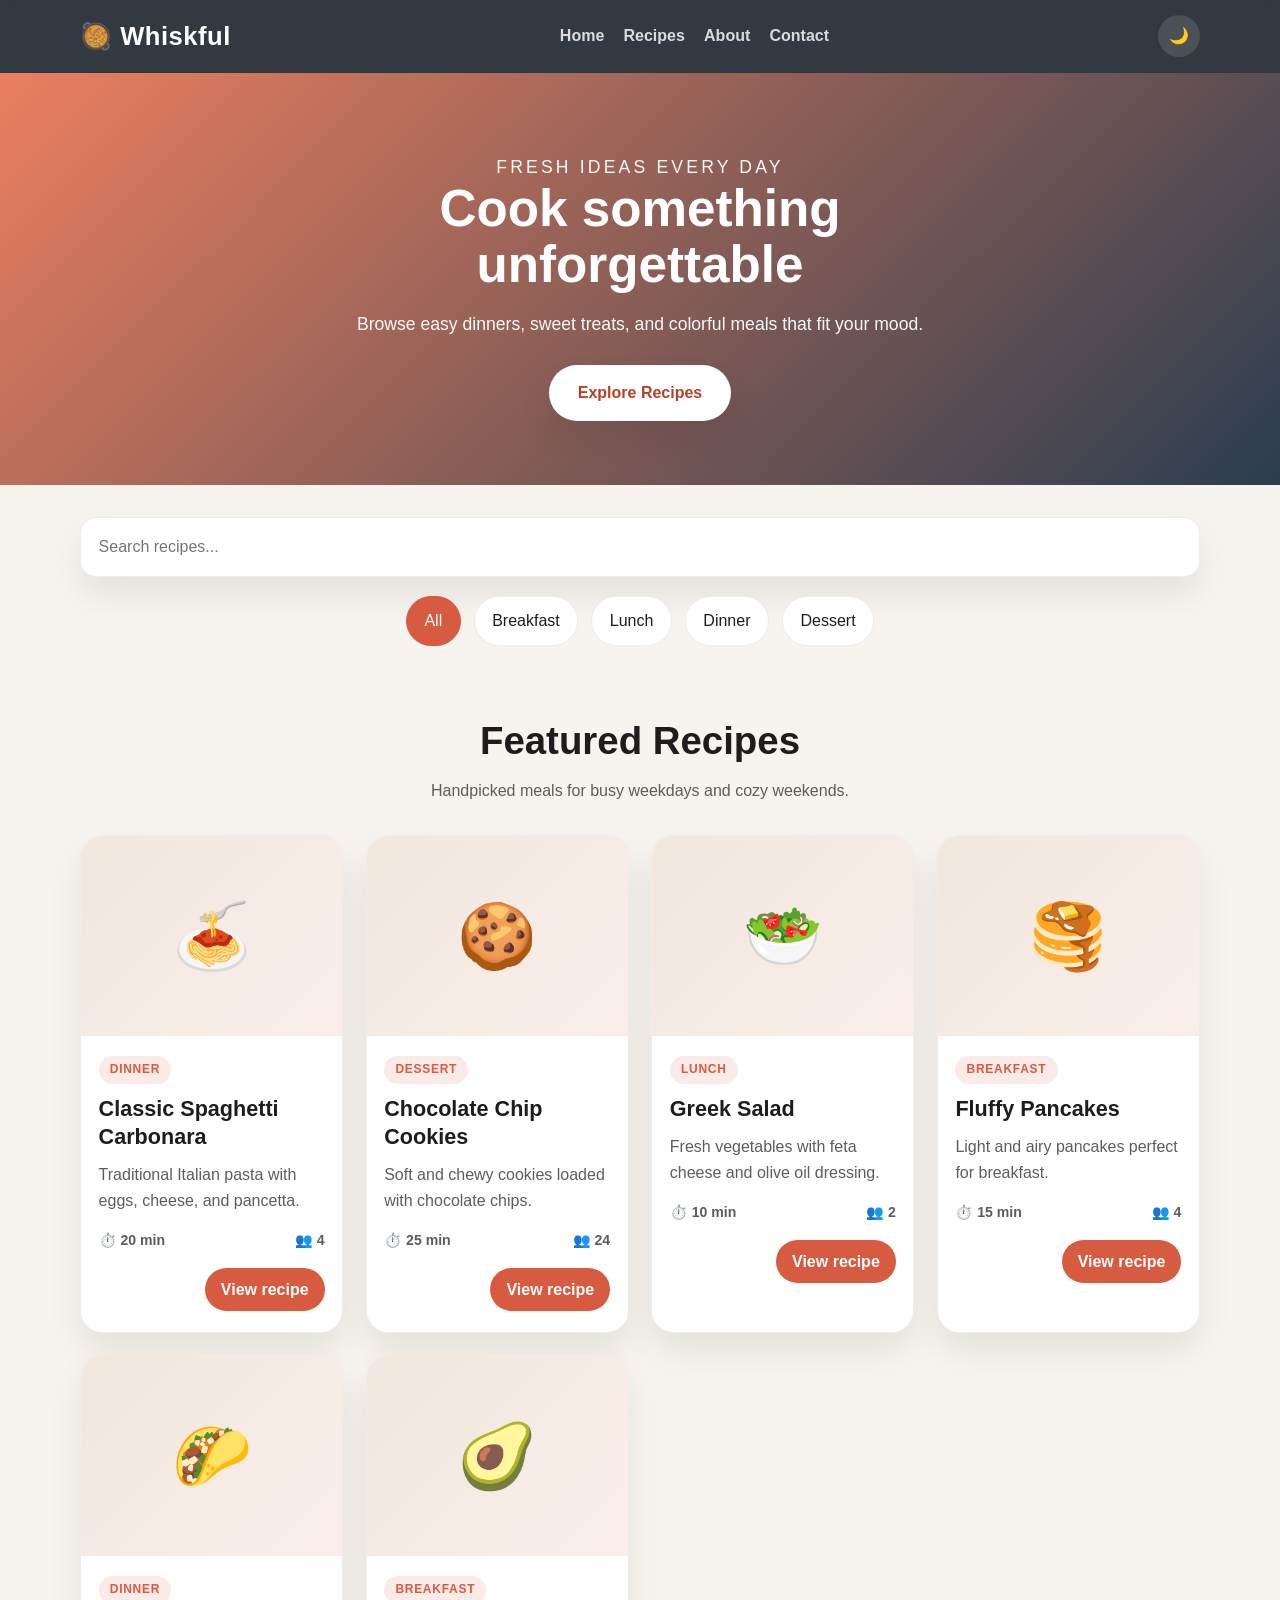
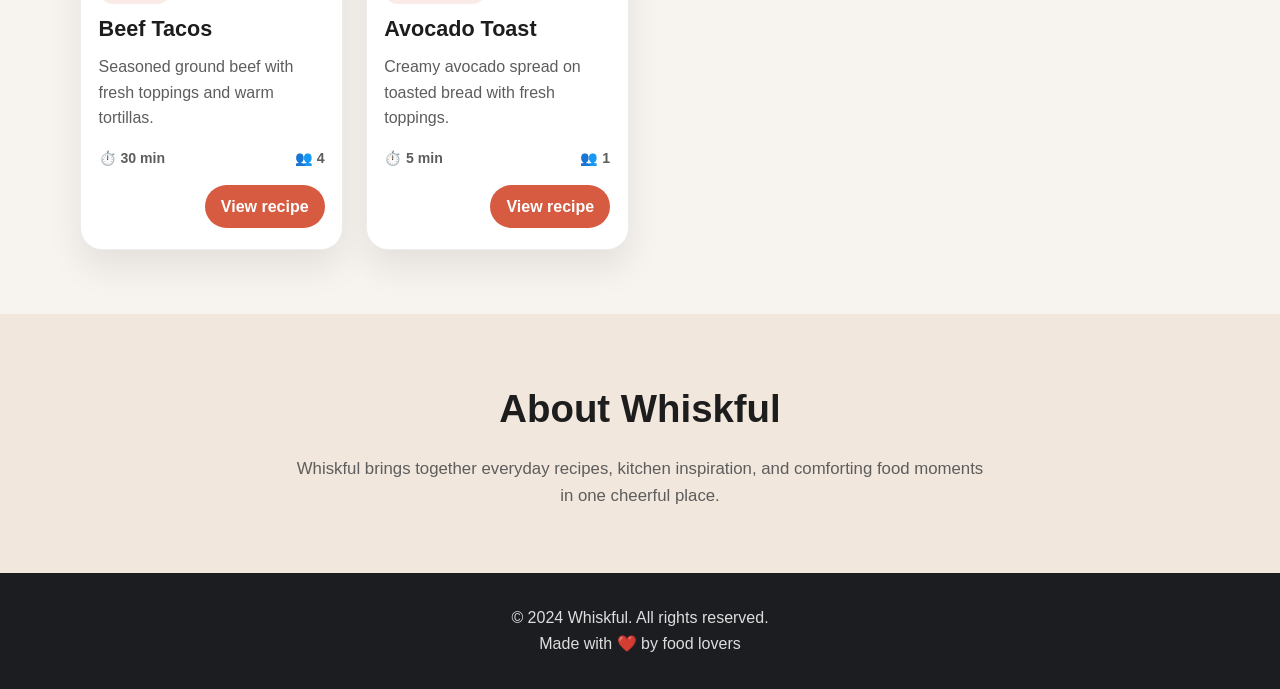
==== index.html @ 079fbe5a "Add the complete Whiskful starter site with homepage, detail page, recipe data, and dark mode stylin" ====
<!DOCTYPE html>
<html lang="en">
<head>
    <meta charset="UTF-8">
    <meta name="viewport" content="width=device-width, initial-scale=1.0">
    <title>Whiskful - Recipe Collection</title>
    <link rel="stylesheet" href="styles.css">
</head>
<body>
    <header class="header">
        <div class="container">
            <h1 class="logo">🥘 Whiskful</h1>
            <nav class="nav">
                <a href="#home">Home</a>
                <a href="#recipes">Recipes</a>
                <a href="#about">About</a>
                <a href="#contact">Contact</a>
            </nav>
            <button id="themeToggle" class="theme-toggle" aria-label="Toggle theme">🌙</button>
        </div>
    </header>

    <section class="hero" id="home">
        <div class="hero-content">
            <p class="eyebrow">Fresh ideas every day</p>
            <h2>Cook something unforgettable</h2>
            <p>Browse easy dinners, sweet treats, and colorful meals that fit your mood.</p>
            <button class="cta-btn" onclick="document.getElementById('recipes').scrollIntoView({behavior: 'smooth'})">Explore Recipes</button>
        </div>
    </section>

    <section class="search-section">
        <div class="container">
            <input type="text" id="searchInput" class="search-bar" placeholder="Search recipes...">
            <div class="filter-buttons">
                <button class="filter-btn active" data-filter="all">All</button>
                <button class="filter-btn" data-filter="breakfast">Breakfast</button>
                <button class="filter-btn" data-filter="lunch">Lunch</button>
                <button class="filter-btn" data-filter="dinner">Dinner</button>
                <button class="filter-btn" data-filter="dessert">Dessert</button>
            </div>
        </div>
    </section>

    <section class="recipes" id="recipes">
        <div class="container">
            <div class="section-heading">
                <h2>Featured Recipes</h2>
                <p>Handpicked meals for busy weekdays and cozy weekends.</p>
            </div>
            <div class="recipe-grid" id="recipeGrid"></div>
        </div>
    </section>

    <section class="about" id="about">
        <div class="container">
            <h2>About Whiskful</h2>
            <p>Whiskful brings together everyday recipes, kitchen inspiration, and comforting food moments in one cheerful place.</p>
        </div>
    </section>

    <footer class="footer" id="contact">
        <div class="container">
            <p>&copy; 2024 Whiskful. All rights reserved.</p>
            <p>Made with ❤️ by food lovers</p>
        </div>
    </footer>

    <script src="script.js"></script>
</body>
</html>
---- styles.css ----
* {
    margin: 0;
    padding: 0;
    box-sizing: border-box;
}

:root {
    --bg: #f7f3ee;
    --surface: #ffffff;
    --surface-soft: #f1e7dd;
    --primary: #d75b41;
    --primary-dark: #b5412a;
    --accent: #f5d98b;
    --text: #1d1d1d;
    --muted: #5d5d5d;
    --border: rgba(29, 29, 29, 0.08);
    --shadow: 0 18px 35px rgba(0, 0, 0, 0.08);
    --hero-start: #eb7f5f;
    --hero-end: #2b3d4f;
}

body.dark-mode {
    --bg: #13181d;
    --surface: #1c252d;
    --surface-soft: #2d3945;
    --primary: #ff8c69;
    --primary-dark: #ff6d4d;
    --accent: #f7d776;
    --text: #edf4f8;
    --muted: #b7c3cc;
    --border: rgba(255, 255, 255, 0.08);
    --shadow: 0 18px 35px rgba(0, 0, 0, 0.35);
    --hero-start: #a9503c;
    --hero-end: #0f1722;
}

html {
    scroll-behavior: smooth;
}

body {
    font-family: 'Segoe UI', Tahoma, Geneva, Verdana, sans-serif;
    line-height: 1.6;
    color: var(--text);
    background: var(--bg);
    transition: background 0.25s ease, color 0.25s ease;
}

button,
input {
    font: inherit;
}

.container {
    width: min(1120px, calc(100% - 2rem));
    margin: 0 auto;
}

.header {
    position: sticky;
    top: 0;
    z-index: 100;
    background: rgba(28, 37, 45, 0.9);
    backdrop-filter: blur(12px);
    border-bottom: 1px solid var(--border);
}

.header .container {
    display: flex;
    align-items: center;
    justify-content: space-between;
    gap: 1rem;
    min-height: 72px;
}

.logo {
    color: white;
    font-size: clamp(1.4rem, 2vw, 1.8rem);
    font-weight: 800;
    letter-spacing: 0.02em;
}

.nav {
    display: flex;
    gap: 1.2rem;
    align-items: center;
    flex-wrap: wrap;
}

.nav a {
    color: rgba(255, 255, 255, 0.82);
    text-decoration: none;
    font-weight: 600;
    transition: color 0.2s ease;
}

.nav a:hover {
    color: white;
}

.theme-toggle {
    border: none;
    background: rgba(255, 255, 255, 0.12);
    color: white;
    border-radius: 999px;
    width: 42px;
    height: 42px;
    cursor: pointer;
    transition: transform 0.2s ease, background 0.2s ease;
}

.theme-toggle:hover {
    transform: translateY(-1px);
    background: rgba(255, 255, 255, 0.18);
}

.hero {
    background: linear-gradient(135deg, var(--hero-start) 0%, var(--hero-end) 100%);
    color: white;
    padding: 5rem 0 4rem;
}

.hero-content {
    max-width: 700px;
    margin: 0 auto;
    text-align: center;
}

.eyebrow {
    font-size: 0.8rem;
    letter-spacing: 0.18em;
    text-transform: uppercase;
    opacity: 0.8;
    margin-bottom: 1rem;
}

.hero-content h2 {
    font-size: clamp(2.2rem, 4vw, 4rem);
    margin-bottom: 1rem;
    line-height: 1.1;
}

.hero-content p {
    font-size: 1.1rem;
    max-width: 600px;
    margin: 0 auto;
    opacity: 0.96;
}

.cta-btn {
    margin-top: 1.7rem;
    border: none;
    border-radius: 999px;
    padding: 0.95rem 1.8rem;
    background: var(--surface);
    color: var(--primary-dark);
    font-weight: 800;
    cursor: pointer;
    box-shadow: var(--shadow);
    transition: transform 0.2s ease;
}

.cta-btn:hover {
    transform: translateY(-2px);
}

.search-section {
    padding: 2rem 0 0;
}

.search-bar {
    width: 100%;
    border: 1px solid var(--border);
    background: var(--surface);
    color: var(--text);
    padding: 1rem 1.1rem;
    border-radius: 16px;
    box-shadow: var(--shadow);
    margin-bottom: 1.2rem;
}

.search-bar:focus {
    outline: 2px solid rgba(215, 91, 65, 0.3);
    border-color: var(--primary);
}

.filter-buttons {
    display: flex;
    justify-content: center;
    gap: 0.8rem;
    flex-wrap: wrap;
    margin-bottom: 2rem;
}

.filter-btn {
    border: 1px solid var(--border);
    background: var(--surface);
    color: var(--text);
    padding: 0.7rem 1.1rem;
    border-radius: 999px;
    cursor: pointer;
    transition: all 0.2s ease;
}

.filter-btn.active,
.filter-btn:hover {
    background: var(--primary);
    color: white;
    border-color: var(--primary);
}

.recipes {
    padding: 2rem 0 4rem;
}

.section-heading {
    text-align: center;
    margin-bottom: 2rem;
}

.section-heading h2 {
    font-size: clamp(2rem, 3vw, 2.8rem);
    margin-bottom: 0.4rem;
}

.section-heading p {
    color: var(--muted);
}

.recipe-grid {
    display: grid;
    grid-template-columns: repeat(auto-fit, minmax(250px, 1fr));
    gap: 1.4rem;
}

.recipe-card {
    background: var(--surface);
    border: 1px solid var(--border);
    border-radius: 22px;
    overflow: hidden;
    box-shadow: var(--shadow);
    transition: transform 0.25s ease, box-shadow 0.25s ease;
    cursor: pointer;
}

.recipe-card:hover {
    transform: translateY(-5px);
    box-shadow: 0 22px 35px rgba(0, 0, 0, 0.12);
}

.recipe-image {
    height: 200px;
    display: flex;
    align-items: center;
    justify-content: center;
    font-size: 4rem;
    background: linear-gradient(135deg, var(--surface-soft) 0%, rgba(215, 91, 65, 0.1) 100%);
}

.recipe-content {
    padding: 1.2rem 1.1rem 1.3rem;
}

.recipe-category {
    display: inline-flex;
    background: rgba(215, 91, 65, 0.12);
    color: var(--primary);
    border-radius: 999px;
    padding: 0.25rem 0.7rem;
    font-size: 0.75rem;
    text-transform: uppercase;
    font-weight: 700;
    letter-spacing: 0.06em;
}

.recipe-title {
    margin-top: 0.7rem;
    font-size: 1.35rem;
    line-height: 1.3;
}

.recipe-description {
    color: var(--muted);
    margin: 0.7rem 0 1rem;
}

.recipe-meta {
    display: flex;
    justify-content: space-between;
    color: var(--muted);
    font-size: 0.88rem;
    font-weight: 600;
}

.recipe-card .recipe-footer {
    display: flex;
    justify-content: flex-end;
    margin-top: 1rem;
}

.recipe-card .view-btn {
    background: var(--primary);
    color: white;
    border: none;
    border-radius: 999px;
    padding: 0.55rem 1rem;
    cursor: pointer;
    font-weight: 700;
}

.about {
    padding: 4rem 0;
    background: var(--surface-soft);
}

.about h2 {
    text-align: center;
    font-size: clamp(2rem, 3vw, 2.7rem);
    margin-bottom: 1rem;
}

.about p {
    max-width: 700px;
    margin: 0 auto;
    text-align: center;
    color: var(--muted);
    font-size: 1.05rem;
}

.footer {
    background: #1b1d21;
    color: rgba(255, 255, 255, 0.85);
    text-align: center;
    padding: 2rem 0;
}

.page-shell {
    max-width: 920px;
    margin: 3rem auto;
    padding: 0 1rem 4rem;
}

.recipe-detail {
    background: var(--surface);
    border: 1px solid var(--border);
    border-radius: 28px;
    overflow: hidden;
    box-shadow: var(--shadow);
}

.recipe-detail-hero {
    background: linear-gradient(135deg, var(--hero-start) 0%, var(--hero-end) 100%);
    color: white;
    padding: 2.5rem 2rem;
}

.recipe-detail-hero h1 {
    font-size: clamp(2rem, 4vw, 3rem);
    margin-bottom: 0.8rem;
}

.detail-meta {
    display: flex;
    gap: 1rem;
    flex-wrap: wrap;
    color: rgba(255, 255, 255, 0.9);
    font-weight: 600;
}

.recipe-detail-body {
    padding: 2rem;
}

.detail-grid {
    display: grid;
    grid-template-columns: 1.2fr 0.8fr;
    gap: 2rem;
}

.detail-panel {
    background: var(--surface-soft);
    border-radius: 18px;
    padding: 1.3rem;
}

.detail-panel h3 {
    margin-bottom: 0.9rem;
    font-size: 1.2rem;
}

.detail-panel ul,
.detail-panel ol {
    padding-left: 1.3rem;
    color: var(--muted);
}

.detail-panel li + li {
    margin-top: 0.5rem;
}

.back-link {
    display: inline-block;
    margin-top: 2rem;
    color: var(--primary);
    text-decoration: none;
    font-weight: 700;
}

@media (max-width: 760px) {
    .header .container {
        flex-wrap: wrap;
        justify-content: center;
        padding: 0.8rem 0;
    }

    .nav {
        justify-content: center;
    }

    .detail-grid {
        grid-template-columns: 1fr;
    }
}
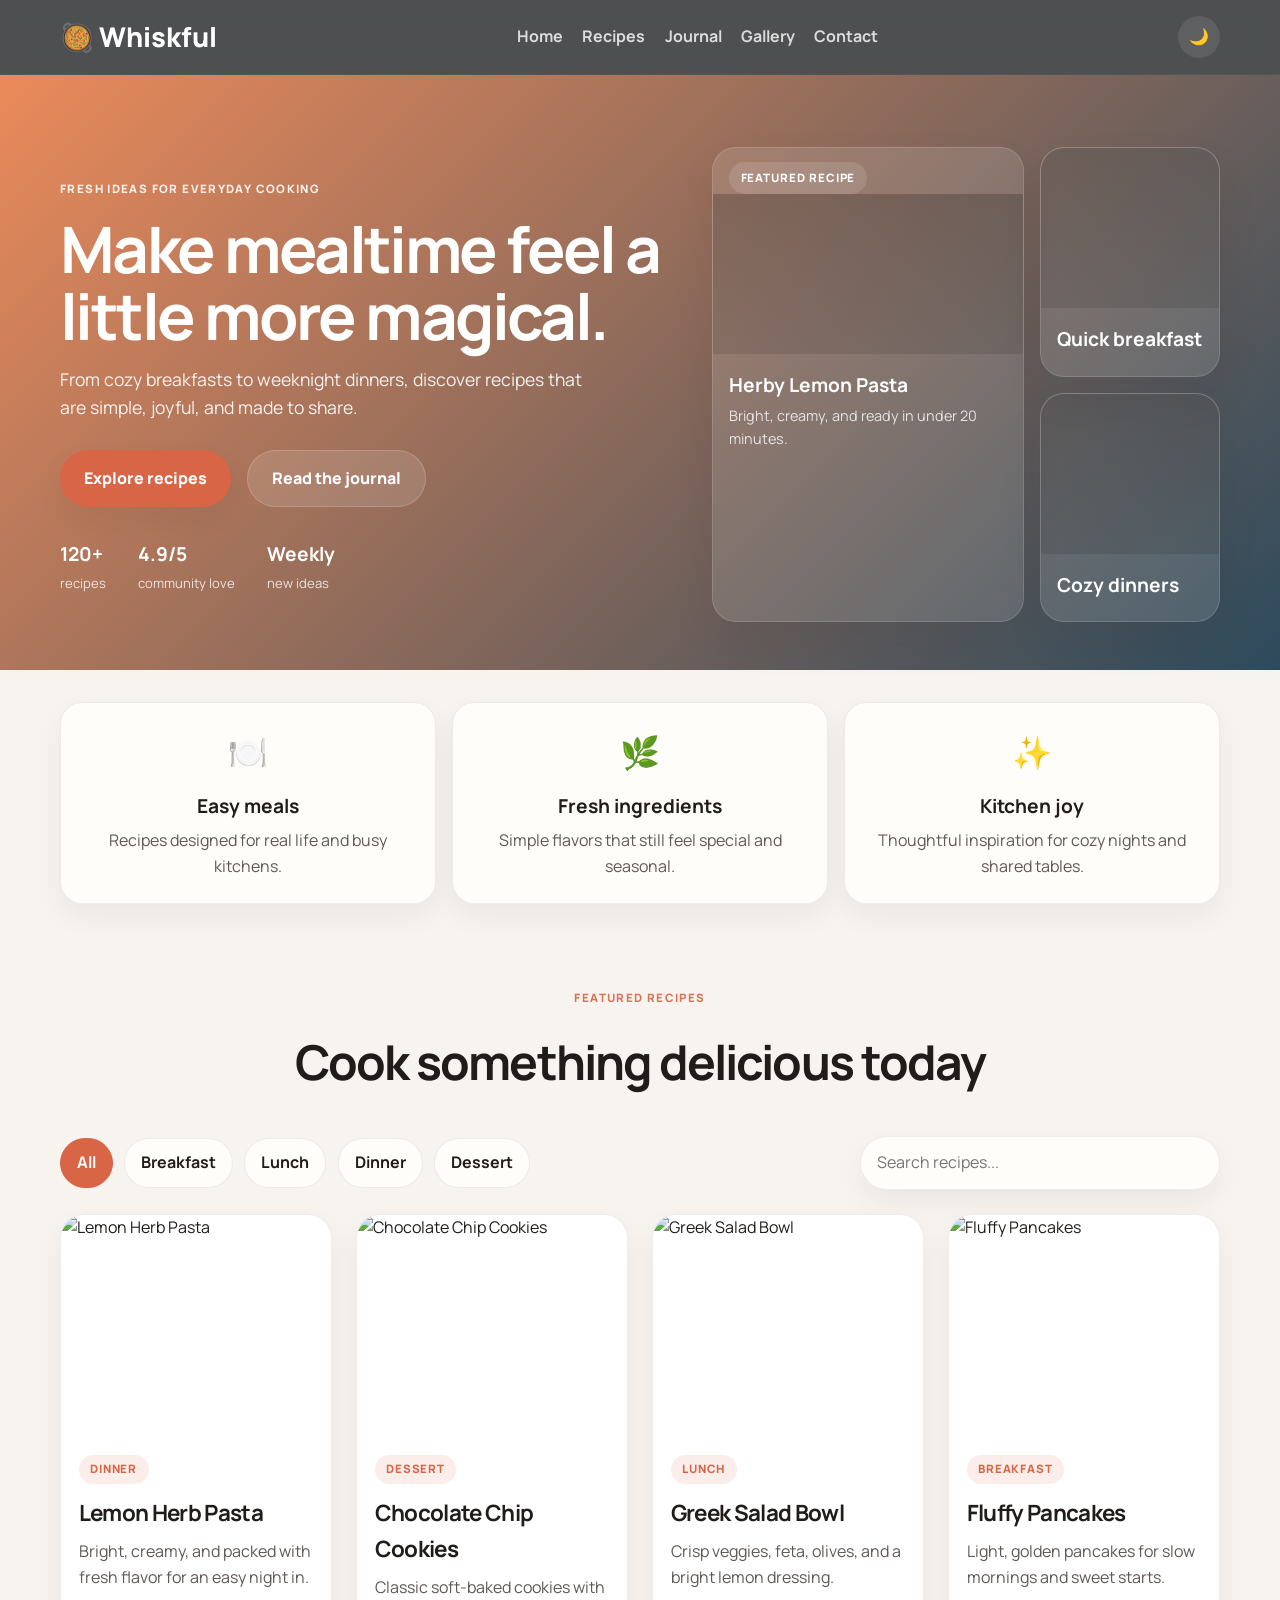
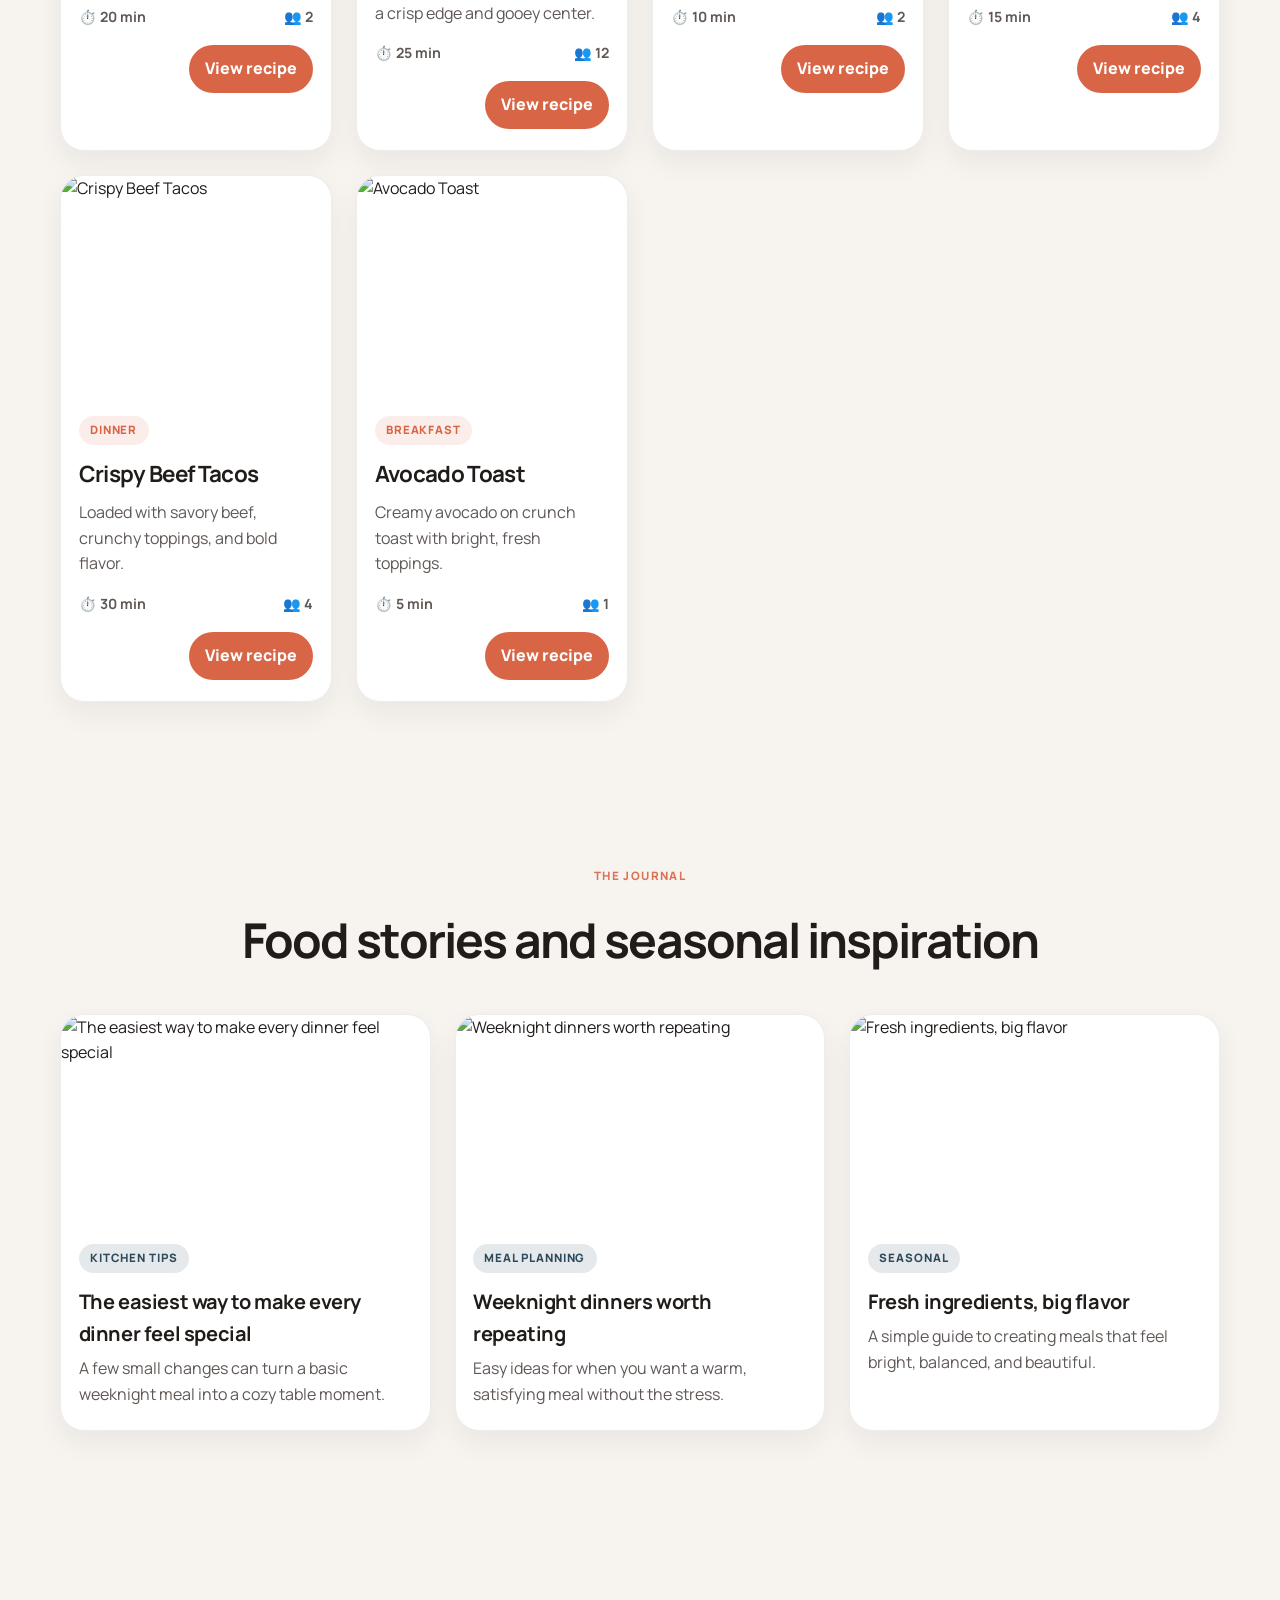
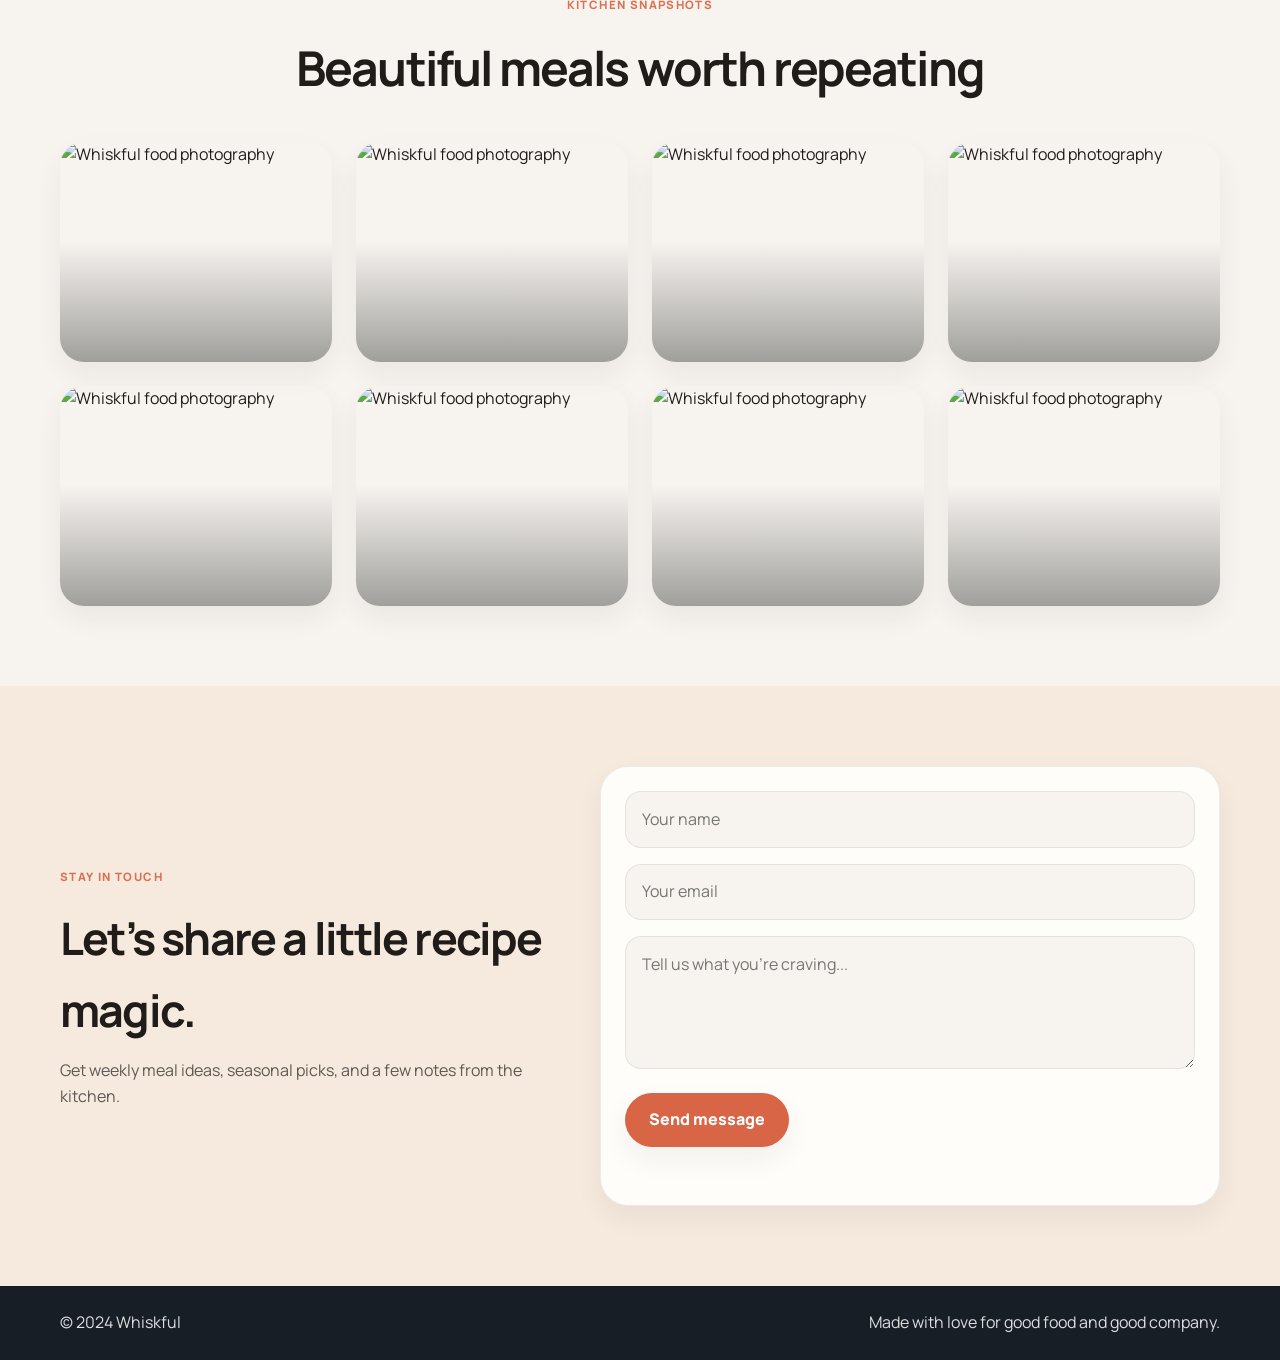
==== commit b5c2d586: "Upgrade Whiskful into a polished recipe website with premium styling, recipe detail pages, journal p" ====
--- a/index.html
+++ b/index.html
@@ -3,66 +3,164 @@
 <head>
     <meta charset="UTF-8">
     <meta name="viewport" content="width=device-width, initial-scale=1.0">
-    <title>Whiskful - Recipe Collection</title>
+    <title>Whiskful | Delicious Recipes & Food Stories</title>
+    <meta name="description" content="Whiskful is a modern recipe website with comforting dishes, food stories, cooking inspiration, and seasonal favorites.">
+    <link rel="preconnect" href="https://fonts.googleapis.com">
+    <link rel="preconnect" href="https://fonts.gstatic.com" crossorigin>
+    <link href="https://fonts.googleapis.com/css2?family=Manrope:wght@400;500;700;800&display=swap" rel="stylesheet">
     <link rel="stylesheet" href="styles.css">
 </head>
 <body>
     <header class="header">
-        <div class="container">
-            <h1 class="logo">🥘 Whiskful</h1>
-            <nav class="nav">
+        <div class="container nav-wrap">
+            <a href="#home" class="brand">🥘 Whiskful</a>
+            <nav class="nav" aria-label="Main navigation">
                 <a href="#home">Home</a>
                 <a href="#recipes">Recipes</a>
-                <a href="#about">About</a>
+                <a href="#journal">Journal</a>
+                <a href="#gallery">Gallery</a>
                 <a href="#contact">Contact</a>
             </nav>
             <button id="themeToggle" class="theme-toggle" aria-label="Toggle theme">🌙</button>
         </div>
     </header>
 
-    <section class="hero" id="home">
-        <div class="hero-content">
-            <p class="eyebrow">Fresh ideas every day</p>
-            <h2>Cook something unforgettable</h2>
-            <p>Browse easy dinners, sweet treats, and colorful meals that fit your mood.</p>
-            <button class="cta-btn" onclick="document.getElementById('recipes').scrollIntoView({behavior: 'smooth'})">Explore Recipes</button>
-        </div>
-    </section>
+    <main>
+        <section class="hero" id="home">
+            <div class="container hero-inner">
+                <div class="hero-copy">
+                    <span class="eyebrow">Fresh ideas for everyday cooking</span>
+                    <h1>Make mealtime feel a little more magical.</h1>
+                    <p>From cozy breakfasts to weeknight dinners, discover recipes that are simple, joyful, and made to share.</p>
+                    <div class="hero-actions">
+                        <a class="button button-primary" href="#recipes">Explore recipes</a>
+                        <a class="button button-secondary" href="#journal">Read the journal</a>
+                    </div>
+                    <ul class="hero-stats">
+                        <li><strong>120+</strong><span>recipes</span></li>
+                        <li><strong>4.9/5</strong><span>community love</span></li>
+                        <li><strong>Weekly</strong><span>new ideas</span></li>
+                    </ul>
+                </div>
 
-    <section class="search-section">
-        <div class="container">
-            <input type="text" id="searchInput" class="search-bar" placeholder="Search recipes...">
-            <div class="filter-buttons">
-                <button class="filter-btn active" data-filter="all">All</button>
-                <button class="filter-btn" data-filter="breakfast">Breakfast</button>
-                <button class="filter-btn" data-filter="lunch">Lunch</button>
-                <button class="filter-btn" data-filter="dinner">Dinner</button>
-                <button class="filter-btn" data-filter="dessert">Dessert</button>
+                <div class="hero-visual" aria-label="Featured dishes">
+                    <div class="feature-card large">
+                        <span class="chip">Featured recipe</span>
+                        <div class="feature-image feature-one"></div>
+                        <div class="feature-content">
+                            <h3>Herby Lemon Pasta</h3>
+                            <p>Bright, creamy, and ready in under 20 minutes.</p>
+                        </div>
+                    </div>
+                    <div class="feature-stack">
+                        <div class="feature-card small">
+                            <div class="feature-image feature-two"></div>
+                            <div class="feature-content">
+                                <h4>Quick breakfast</h4>
+                            </div>
+                        </div>
+                        <div class="feature-card small">
+                            <div class="feature-image feature-three"></div>
+                            <div class="feature-content">
+                                <h4>Cozy dinners</h4>
+                            </div>
+                        </div>
+                    </div>
+                </div>
             </div>
-        </div>
-    </section>
+        </section>
 
-    <section class="recipes" id="recipes">
-        <div class="container">
-            <div class="section-heading">
-                <h2>Featured Recipes</h2>
-                <p>Handpicked meals for busy weekdays and cozy weekends.</p>
+        <section class="highlights">
+            <div class="container highlight-grid">
+                <div class="highlight-item">
+                    <span>🍽️</span>
+                    <h3>Easy meals</h3>
+                    <p>Recipes designed for real life and busy kitchens.</p>
+                </div>
+                <div class="highlight-item">
+                    <span>🌿</span>
+                    <h3>Fresh ingredients</h3>
+                    <p>Simple flavors that still feel special and seasonal.</p>
+                </div>
+                <div class="highlight-item">
+                    <span>✨</span>
+                    <h3>Kitchen joy</h3>
+                    <p>Thoughtful inspiration for cozy nights and shared tables.</p>
+                </div>
             </div>
-            <div class="recipe-grid" id="recipeGrid"></div>
-        </div>
-    </section>
+        </section>
 
-    <section class="about" id="about">
-        <div class="container">
-            <h2>About Whiskful</h2>
-            <p>Whiskful brings together everyday recipes, kitchen inspiration, and comforting food moments in one cheerful place.</p>
-        </div>
-    </section>
+        <section class="recipes" id="recipes">
+            <div class="container">
+                <div class="section-heading">
+                    <span class="eyebrow dark">Featured recipes</span>
+                    <h2>Cook something delicious today</h2>
+                </div>
 
-    <footer class="footer" id="contact">
-        <div class="container">
-            <p>&copy; 2024 Whiskful. All rights reserved.</p>
-            <p>Made with ❤️ by food lovers</p>
+                <div class="toolbar">
+                    <div class="filter-buttons" aria-label="Recipe filters">
+                        <button class="filter-btn active" data-filter="all">All</button>
+                        <button class="filter-btn" data-filter="breakfast">Breakfast</button>
+                        <button class="filter-btn" data-filter="lunch">Lunch</button>
+                        <button class="filter-btn" data-filter="dinner">Dinner</button>
+                        <button class="filter-btn" data-filter="dessert">Dessert</button>
+                    </div>
+                    <input type="text" id="searchInput" class="search-bar" placeholder="Search recipes..." aria-label="Search recipes">
+                </div>
+
+                <div id="recipeGrid" class="recipe-grid" aria-live="polite"></div>
+            </div>
+        </section>
+
+        <section class="journal" id="journal">
+            <div class="container">
+                <div class="section-heading">
+                    <span class="eyebrow dark">The journal</span>
+                    <h2>Food stories and seasonal inspiration</h2>
+                </div>
+                <div id="blogGrid" class="blog-grid"></div>
+            </div>
+        </section>
+
+        <section class="gallery" id="gallery">
+            <div class="container">
+                <div class="section-heading">
+                    <span class="eyebrow dark">Kitchen snapshots</span>
+                    <h2>Beautiful meals worth repeating</h2>
+                </div>
+                <div id="galleryGrid" class="gallery-grid"></div>
+            </div>
+        </section>
+
+        <section class="contact" id="contact">
+            <div class="container contact-wrap">
+                <div class="contact-copy">
+                    <span class="eyebrow dark">Stay in touch</span>
+                    <h2>Let’s share a little recipe magic.</h2>
+                    <p>Get weekly meal ideas, seasonal picks, and a few notes from the kitchen.</p>
+                </div>
+
+                <form id="contactForm" class="contact-form">
+                    <div class="input-row">
+                        <input type="text" name="name" placeholder="Your name" aria-label="Your name" required>
+                    </div>
+                    <div class="input-row">
+                        <input type="email" name="email" placeholder="Your email" aria-label="Your email" required>
+                    </div>
+                    <div class="input-row">
+                        <textarea name="message" rows="4" placeholder="Tell us what you’re craving..." aria-label="Message" required></textarea>
+                    </div>
+                    <button type="submit" class="button button-primary">Send message</button>
+                    <p id="formMessage" class="form-message" aria-live="polite"></p>
+                </form>
+            </div>
+        </section>
+    </main>
+
+    <footer class="footer">
+        <div class="container footer-wrap">
+            <p>&copy; 2024 Whiskful</p>
+            <p>Made with love for good food and good company.</p>
         </div>
     </footer>
 
--- a/styles.css
+++ b/styles.css
@@ -5,33 +5,41 @@
 }
 
 :root {
-    --bg: #f7f3ee;
-    --surface: #ffffff;
-    --surface-soft: #f1e7dd;
-    --primary: #d75b41;
-    --primary-dark: #b5412a;
-    --accent: #f5d98b;
-    --text: #1d1d1d;
-    --muted: #5d5d5d;
-    --border: rgba(29, 29, 29, 0.08);
-    --shadow: 0 18px 35px rgba(0, 0, 0, 0.08);
-    --hero-start: #eb7f5f;
-    --hero-end: #2b3d4f;
+    --bg: #f7f4f0;
+    --bg-strong: #f0e5d8;
+    --surface: #fffdfa;
+    --surface-alt: #f6e9dd;
+    --card: #ffffff;
+    --text: #201c1a;
+    --muted: #5f5855;
+    --primary: #d86545;
+    --primary-deep: #b94d2f;
+    --secondary: #f0bf60;
+    --accent: #2d4a5c;
+    --border: rgba(32, 28, 26, 0.08);
+    --shadow: 0 20px 40px rgba(35, 27, 21, 0.08);
+    --shadow-soft: 0 12px 28px rgba(35, 27, 21, 0.06);
+    --hero-1: #eb8a5a;
+    --hero-2: #2d4a5c;
 }
 
 body.dark-mode {
-    --bg: #13181d;
-    --surface: #1c252d;
-    --surface-soft: #2d3945;
-    --primary: #ff8c69;
-    --primary-dark: #ff6d4d;
-    --accent: #f7d776;
-    --text: #edf4f8;
-    --muted: #b7c3cc;
+    --bg: #171b20;
+    --bg-strong: #1f272e;
+    --surface: #1d242b;
+    --surface-alt: #2a333d;
+    --card: #202a33;
+    --text: #edf3f5;
+    --muted: #b8c6cd;
+    --primary: #ff9b75;
+    --primary-deep: #ff7d5d;
+    --secondary: #f8d57c;
+    --accent: #d9ebf2;
     --border: rgba(255, 255, 255, 0.08);
-    --shadow: 0 18px 35px rgba(0, 0, 0, 0.35);
-    --hero-start: #a9503c;
-    --hero-end: #0f1722;
+    --shadow: 0 20px 40px rgba(0, 0, 0, 0.28);
+    --shadow-soft: 0 12px 28px rgba(0, 0, 0, 0.22);
+    --hero-1: #a94c33;
+    --hero-2: #111a22;
 }
 
 html {
@@ -39,166 +47,333 @@
 }
 
 body {
-    font-family: 'Segoe UI', Tahoma, Geneva, Verdana, sans-serif;
+    font-family: 'Manrope', sans-serif;
+    background: var(--bg);
+    color: var(--text);
     line-height: 1.6;
-    color: var(--text);
-    background: var(--bg);
     transition: background 0.25s ease, color 0.25s ease;
 }
 
+a {
+    color: inherit;
+    text-decoration: none;
+}
+
+img {
+    max-width: 100%;
+    display: block;
+}
+
 button,
-input {
+input,
+textarea {
     font: inherit;
 }
 
 .container {
-    width: min(1120px, calc(100% - 2rem));
+    width: min(1160px, calc(100% - 2rem));
     margin: 0 auto;
 }
 
 .header {
     position: sticky;
     top: 0;
-    z-index: 100;
-    background: rgba(28, 37, 45, 0.9);
+    z-index: 200;
+    background: rgba(20, 24, 27, 0.75);
     backdrop-filter: blur(12px);
-    border-bottom: 1px solid var(--border);
-}
-
-.header .container {
+    border-bottom: 1px solid rgba(255, 255, 255, 0.04);
+}
+
+.nav-wrap {
+    min-height: 74px;
     display: flex;
     align-items: center;
     justify-content: space-between;
     gap: 1rem;
-    min-height: 72px;
-}
-
-.logo {
+}
+
+.brand {
+    font-size: 1.7rem;
+    font-weight: 800;
+    color: #fff;
+}
+
+.nav {
+    display: flex;
+    align-items: center;
+    gap: 1.2rem;
+    flex-wrap: wrap;
+}
+
+.nav a {
+    color: rgba(255, 255, 255, 0.8);
+    font-weight: 700;
+    transition: color 0.2s ease;
+}
+
+.nav a:hover {
+    color: #fff;
+}
+
+.theme-toggle {
+    width: 42px;
+    height: 42px;
+    border: none;
+    border-radius: 50%;
+    background: rgba(255, 255, 255, 0.09);
+    color: #fff;
+    cursor: pointer;
+    transition: transform 0.2s ease, background 0.2s ease;
+}
+
+.theme-toggle:hover {
+    transform: translateY(-1px);
+    background: rgba(255, 255, 255, 0.16);
+}
+
+.hero {
+    background: linear-gradient(135deg, var(--hero-1) 0%, var(--hero-2) 100%);
+    color: #fff;
+    padding: 4.5rem 0 3rem;
+}
+
+.hero-inner {
+    display: grid;
+    grid-template-columns: 1.1fr 0.9fr;
+    gap: 2rem;
+    align-items: center;
+}
+
+.eyebrow {
+    display: inline-block;
+    text-transform: uppercase;
+    letter-spacing: 0.12em;
+    font-size: 0.72rem;
+    font-weight: 800;
+    margin-bottom: 1rem;
+    opacity: 0.9;
+}
+
+.eyebrow.dark {
+    color: var(--primary);
+}
+
+.hero-copy h1 {
+    font-size: clamp(2.5rem, 5vw, 4.5rem);
+    line-height: 1.05;
+    margin-bottom: 1rem;
+    letter-spacing: -0.04em;
+}
+
+.hero-copy p {
+    max-width: 550px;
+    font-size: 1.1rem;
+    color: rgba(255, 255, 255, 0.9);
+}
+
+.hero-actions {
+    display: flex;
+    gap: 1rem;
+    flex-wrap: wrap;
+    margin-top: 1.8rem;
+}
+
+.button {
+    display: inline-flex;
+    align-items: center;
+    justify-content: center;
+    padding: 0.9rem 1.5rem;
+    border-radius: 999px;
+    font-weight: 800;
+    transition: transform 0.2s ease, box-shadow 0.2s ease;
+}
+
+.button:hover {
+    transform: translateY(-2px);
+}
+
+.button-primary {
+    background: var(--primary);
     color: white;
-    font-size: clamp(1.4rem, 2vw, 1.8rem);
-    font-weight: 800;
-    letter-spacing: 0.02em;
-}
-
-.nav {
-    display: flex;
-    gap: 1.2rem;
-    align-items: center;
-    flex-wrap: wrap;
-}
-
-.nav a {
-    color: rgba(255, 255, 255, 0.82);
-    text-decoration: none;
-    font-weight: 600;
-    transition: color 0.2s ease;
-}
-
-.nav a:hover {
-    color: white;
-}
-
-.theme-toggle {
-    border: none;
+    box-shadow: var(--shadow-soft);
+}
+
+.button-secondary {
     background: rgba(255, 255, 255, 0.12);
     color: white;
+    border: 1px solid rgba(255, 255, 255, 0.18);
+}
+
+.hero-stats {
+    list-style: none;
+    display: flex;
+    gap: 2rem;
+    flex-wrap: wrap;
+    margin-top: 2rem;
+}
+
+.hero-stats li {
+    display: flex;
+    flex-direction: column;
+    gap: 0.2rem;
+}
+
+.hero-stats strong {
+    font-size: 1.2rem;
+}
+
+.hero-stats span {
+    color: rgba(255, 255, 255, 0.8);
+    font-size: 0.82rem;
+}
+
+.hero-visual {
+    display: flex;
+    align-items: stretch;
+    justify-content: center;
+    gap: 1rem;
+}
+
+.feature-card {
+    background: rgba(255, 255, 255, 0.12);
+    border: 1px solid rgba(255, 255, 255, 0.14);
+    border-radius: 24px;
+    overflow: hidden;
+    box-shadow: var(--shadow);
+}
+
+.feature-card.large {
+    width: min(100%, 420px);
+}
+
+.feature-stack {
+    display: flex;
+    flex-direction: column;
+    gap: 1rem;
+}
+
+.feature-card.small {
+    width: 180px;
+}
+
+.feature-image {
+    width: 100%;
+    height: 160px;
+    background-size: cover;
+    background-position: center;
+}
+
+.feature-one {
+    background-image: linear-gradient(rgba(0,0,0,0.2), rgba(0,0,0,0.1)), url('https://images.unsplash.com/photo-1512058564366-18510be2db19?auto=format&fit=crop&w=900&q=80');
+}
+
+.feature-two {
+    background-image: linear-gradient(rgba(0,0,0,0.2), rgba(0,0,0,0.1)), url('https://images.unsplash.com/photo-1525351484163-7529414344d8?auto=format&fit=crop&w=900&q=80');
+}
+
+.feature-three {
+    background-image: linear-gradient(rgba(0,0,0,0.2), rgba(0,0,0,0.1)), url('https://images.unsplash.com/photo-1547592180-85f173990554?auto=format&fit=crop&w=900&q=80');
+}
+
+.feature-content {
+    padding: 1rem 1rem 1.1rem;
+}
+
+.feature-content h3,
+.feature-content h4 {
+    margin-bottom: 0.2rem;
+    font-size: 1.2rem;
+}
+
+.feature-content p {
+    color: rgba(255, 255, 255, 0.8);
+    font-size: 0.9rem;
+}
+
+.chip {
+    display: inline-block;
+    margin: 0.9rem 1rem 0;
+    padding: 0.4rem 0.7rem;
     border-radius: 999px;
-    width: 42px;
-    height: 42px;
-    cursor: pointer;
-    transition: transform 0.2s ease, background 0.2s ease;
-}
-
-.theme-toggle:hover {
-    transform: translateY(-1px);
-    background: rgba(255, 255, 255, 0.18);
-}
-
-.hero {
-    background: linear-gradient(135deg, var(--hero-start) 0%, var(--hero-end) 100%);
-    color: white;
-    padding: 5rem 0 4rem;
-}
-
-.hero-content {
-    max-width: 700px;
-    margin: 0 auto;
+    background: rgba(255, 255, 255, 0.12);
+    font-size: 0.72rem;
+    font-weight: 800;
+    letter-spacing: 0.08em;
+    text-transform: uppercase;
+}
+
+.highlights {
+    padding: 2rem 0 0;
+}
+
+.highlight-grid {
+    display: grid;
+    grid-template-columns: repeat(3, minmax(0, 1fr));
+    gap: 1rem;
+}
+
+.highlight-item {
+    background: var(--surface);
+    border: 1px solid var(--border);
+    border-radius: 22px;
+    padding: 1.5rem;
+    box-shadow: var(--shadow-soft);
     text-align: center;
 }
 
-.eyebrow {
-    font-size: 0.8rem;
-    letter-spacing: 0.18em;
-    text-transform: uppercase;
-    opacity: 0.8;
-    margin-bottom: 1rem;
-}
-
-.hero-content h2 {
-    font-size: clamp(2.2rem, 4vw, 4rem);
-    margin-bottom: 1rem;
-    line-height: 1.1;
-}
-
-.hero-content p {
-    font-size: 1.1rem;
-    max-width: 600px;
-    margin: 0 auto;
-    opacity: 0.96;
-}
-
-.cta-btn {
-    margin-top: 1.7rem;
-    border: none;
-    border-radius: 999px;
-    padding: 0.95rem 1.8rem;
-    background: var(--surface);
-    color: var(--primary-dark);
-    font-weight: 800;
-    cursor: pointer;
-    box-shadow: var(--shadow);
-    transition: transform 0.2s ease;
-}
-
-.cta-btn:hover {
-    transform: translateY(-2px);
-}
-
-.search-section {
-    padding: 2rem 0 0;
-}
-
-.search-bar {
-    width: 100%;
+.highlight-item span {
+    font-size: 2rem;
+}
+
+.highlight-item h3 {
+    margin: 0.8rem 0 0.4rem;
+    font-size: 1.2rem;
+}
+
+.highlight-item p {
+    color: var(--muted);
+}
+
+.recipes,
+.journal,
+.gallery,
+.contact {
+    padding: 5rem 0;
+}
+
+.section-heading {
+    text-align: center;
+    margin-bottom: 2.2rem;
+}
+
+.section-heading h2 {
+    font-size: clamp(2rem, 4vw, 3rem);
+    letter-spacing: -0.04em;
+}
+
+.toolbar {
+    display: flex;
+    align-items: center;
+    justify-content: space-between;
+    gap: 1rem;
+    flex-wrap: wrap;
+    margin-bottom: 1.5rem;
+}
+
+.filter-buttons {
+    display: flex;
+    flex-wrap: wrap;
+    gap: 0.7rem;
+}
+
+.filter-btn {
     border: 1px solid var(--border);
     background: var(--surface);
     color: var(--text);
-    padding: 1rem 1.1rem;
-    border-radius: 16px;
-    box-shadow: var(--shadow);
-    margin-bottom: 1.2rem;
-}
-
-.search-bar:focus {
-    outline: 2px solid rgba(215, 91, 65, 0.3);
-    border-color: var(--primary);
-}
-
-.filter-buttons {
-    display: flex;
-    justify-content: center;
-    gap: 0.8rem;
-    flex-wrap: wrap;
-    margin-bottom: 2rem;
-}
-
-.filter-btn {
-    border: 1px solid var(--border);
-    background: var(--surface);
-    color: var(--text);
-    padding: 0.7rem 1.1rem;
+    padding: 0.7rem 1rem;
     border-radius: 999px;
     cursor: pointer;
+    font-weight: 700;
     transition: all 0.2s ease;
 }
 
@@ -209,134 +384,257 @@
     border-color: var(--primary);
 }
 
-.recipes {
-    padding: 2rem 0 4rem;
-}
-
-.section-heading {
-    text-align: center;
-    margin-bottom: 2rem;
-}
-
-.section-heading h2 {
-    font-size: clamp(2rem, 3vw, 2.8rem);
-    margin-bottom: 0.4rem;
-}
-
-.section-heading p {
-    color: var(--muted);
+.search-bar {
+    width: min(360px, 100%);
+    background: var(--surface);
+    color: var(--text);
+    border: 1px solid var(--border);
+    border-radius: 999px;
+    padding: 0.85rem 1rem;
+    box-shadow: var(--shadow-soft);
+}
+
+.search-bar:focus {
+    outline: 2px solid rgba(216, 101, 69, 0.2);
+    border-color: var(--primary);
+}
+
+.recipe-grid,
+.blog-grid,
+.gallery-grid {
+    display: grid;
+    gap: 1.5rem;
 }
 
 .recipe-grid {
-    display: grid;
     grid-template-columns: repeat(auto-fit, minmax(250px, 1fr));
-    gap: 1.4rem;
 }
 
 .recipe-card {
-    background: var(--surface);
-    border: 1px solid var(--border);
-    border-radius: 22px;
+    background: var(--card);
+    border: 1px solid var(--border);
+    border-radius: 24px;
     overflow: hidden;
+    box-shadow: var(--shadow-soft);
+    transition: transform 0.2s ease, box-shadow 0.2s ease;
+    cursor: pointer;
+}
+
+.recipe-card:hover {
+    transform: translateY(-4px);
     box-shadow: var(--shadow);
-    transition: transform 0.25s ease, box-shadow 0.25s ease;
-    cursor: pointer;
-}
-
-.recipe-card:hover {
-    transform: translateY(-5px);
-    box-shadow: 0 22px 35px rgba(0, 0, 0, 0.12);
-}
-
-.recipe-image {
-    height: 200px;
-    display: flex;
-    align-items: center;
-    justify-content: center;
-    font-size: 4rem;
-    background: linear-gradient(135deg, var(--surface-soft) 0%, rgba(215, 91, 65, 0.1) 100%);
+}
+
+.recipe-card img {
+    width: 100%;
+    height: 220px;
+    object-fit: cover;
 }
 
 .recipe-content {
-    padding: 1.2rem 1.1rem 1.3rem;
+    padding: 1.2rem 1.1rem 1.35rem;
 }
 
 .recipe-category {
-    display: inline-flex;
-    background: rgba(215, 91, 65, 0.12);
+    display: inline-block;
+    background: rgba(216, 101, 69, 0.11);
     color: var(--primary);
     border-radius: 999px;
-    padding: 0.25rem 0.7rem;
-    font-size: 0.75rem;
+    padding: 0.35rem 0.7rem;
+    font-size: 0.72rem;
+    font-weight: 800;
+    letter-spacing: 0.08em;
     text-transform: uppercase;
-    font-weight: 700;
-    letter-spacing: 0.06em;
 }
 
 .recipe-title {
-    margin-top: 0.7rem;
-    font-size: 1.35rem;
-    line-height: 1.3;
+    margin: 0.7rem 0 0.5rem;
+    font-size: 1.4rem;
+    letter-spacing: -0.03em;
 }
 
 .recipe-description {
     color: var(--muted);
-    margin: 0.7rem 0 1rem;
+    margin-bottom: 1rem;
 }
 
 .recipe-meta {
     display: flex;
     justify-content: space-between;
+    gap: 1rem;
     color: var(--muted);
     font-size: 0.88rem;
-    font-weight: 600;
-}
-
-.recipe-card .recipe-footer {
+    font-weight: 700;
+}
+
+.recipe-footer {
     display: flex;
     justify-content: flex-end;
     margin-top: 1rem;
 }
 
-.recipe-card .view-btn {
+.view-btn {
+    border: none;
+    border-radius: 999px;
     background: var(--primary);
     color: white;
+    padding: 0.7rem 1rem;
+    cursor: pointer;
+    font-weight: 800;
+}
+
+.blog-grid {
+    grid-template-columns: repeat(auto-fit, minmax(260px, 1fr));
+}
+
+.blog-card {
+    background: var(--card);
+    border: 1px solid var(--border);
+    border-radius: 24px;
+    overflow: hidden;
+    box-shadow: var(--shadow-soft);
+}
+
+.blog-card img {
+    width: 100%;
+    height: 210px;
+    object-fit: cover;
+}
+
+.blog-content {
+    padding: 1.2rem 1.1rem 1.4rem;
+}
+
+.blog-tag {
+    display: inline-block;
+    background: rgba(45, 74, 92, 0.12);
+    color: var(--accent);
+    font-size: 0.72rem;
+    font-weight: 800;
+    text-transform: uppercase;
+    letter-spacing: 0.08em;
+    padding: 0.35rem 0.7rem;
+    border-radius: 999px;
+}
+
+.blog-content h3 {
+    margin: 0.8rem 0 0.4rem;
+    font-size: 1.25rem;
+    letter-spacing: -0.02em;
+}
+
+.blog-content p {
+    color: var(--muted);
+}
+
+.gallery-grid {
+    grid-template-columns: repeat(4, minmax(0, 1fr));
+}
+
+.gallery-item {
+    position: relative;
+    overflow: hidden;
+    border-radius: 24px;
+    min-height: 220px;
+    box-shadow: var(--shadow-soft);
+}
+
+.gallery-item img {
+    width: 100%;
+    height: 100%;
+    object-fit: cover;
+    transition: transform 0.3s ease;
+}
+
+.gallery-item:hover img {
+    transform: scale(1.04);
+}
+
+.gallery-item::after {
+    content: "";
+    position: absolute;
+    inset: 0;
+    background: linear-gradient(to top, rgba(0,0,0,0.35), transparent 55%);
+}
+
+.contact {
+    background: var(--surface-alt);
+}
+
+.contact-wrap {
+    display: grid;
+    grid-template-columns: 0.9fr 1.1fr;
+    gap: 2rem;
+    align-items: center;
+}
+
+.contact-copy h2 {
+    font-size: clamp(2rem, 4vw, 2.8rem);
+    letter-spacing: -0.04em;
+    margin-bottom: 0.8rem;
+}
+
+.contact-copy p {
+    color: var(--muted);
+}
+
+.contact-form {
+    background: var(--surface);
+    border: 1px solid var(--border);
+    border-radius: 28px;
+    padding: 1.5rem;
+    box-shadow: var(--shadow-soft);
+}
+
+.input-row + .input-row {
+    margin-top: 1rem;
+}
+
+.contact-form input,
+.contact-form textarea {
+    width: 100%;
+    background: var(--bg);
+    color: var(--text);
+    border: 1px solid var(--border);
+    border-radius: 16px;
+    padding: 0.9rem 1rem;
+}
+
+.contact-form textarea {
+    resize: vertical;
+    min-height: 120px;
+}
+
+.contact-form .button {
+    margin-top: 1rem;
     border: none;
-    border-radius: 999px;
-    padding: 0.55rem 1rem;
     cursor: pointer;
+}
+
+.form-message {
+    color: var(--primary);
     font-weight: 700;
-}
-
-.about {
-    padding: 4rem 0;
-    background: var(--surface-soft);
-}
-
-.about h2 {
-    text-align: center;
-    font-size: clamp(2rem, 3vw, 2.7rem);
-    margin-bottom: 1rem;
-}
-
-.about p {
-    max-width: 700px;
-    margin: 0 auto;
-    text-align: center;
-    color: var(--muted);
-    font-size: 1.05rem;
+    margin-top: 0.8rem;
+    min-height: 1.3rem;
 }
 
 .footer {
-    background: #1b1d21;
+    background: #171e26;
     color: rgba(255, 255, 255, 0.85);
-    text-align: center;
-    padding: 2rem 0;
+    padding: 1.5rem 0;
+}
+
+.footer-wrap {
+    display: flex;
+    justify-content: space-between;
+    align-items: center;
+    gap: 1rem;
+    flex-wrap: wrap;
 }
 
 .page-shell {
-    max-width: 920px;
-    margin: 3rem auto;
+    max-width: 940px;
+    margin: 3.5rem auto;
     padding: 0 1rem 4rem;
 }
 
@@ -349,22 +647,28 @@
 }
 
 .recipe-detail-hero {
-    background: linear-gradient(135deg, var(--hero-start) 0%, var(--hero-end) 100%);
+    background: linear-gradient(135deg, var(--hero-1), var(--hero-2));
     color: white;
-    padding: 2.5rem 2rem;
+    padding: 2rem 2rem 2.2rem;
+}
+
+.recipe-detail-hero .recipe-category {
+    background: rgba(255,255,255,0.12);
+    color: white;
 }
 
 .recipe-detail-hero h1 {
-    font-size: clamp(2rem, 4vw, 3rem);
-    margin-bottom: 0.8rem;
+    font-size: clamp(2rem, 4vw, 3.2rem);
+    margin: 0.8rem 0;
+    letter-spacing: -0.04em;
 }
 
 .detail-meta {
     display: flex;
     gap: 1rem;
     flex-wrap: wrap;
-    color: rgba(255, 255, 255, 0.9);
-    font-weight: 600;
+    color: rgba(255,255,255,0.9);
+    font-weight: 700;
 }
 
 .recipe-detail-body {
@@ -373,24 +677,25 @@
 
 .detail-grid {
     display: grid;
-    grid-template-columns: 1.2fr 0.8fr;
-    gap: 2rem;
+    grid-template-columns: 1.1fr 0.9fr;
+    gap: 1.5rem;
 }
 
 .detail-panel {
-    background: var(--surface-soft);
-    border-radius: 18px;
+    background: var(--bg);
+    border: 1px solid var(--border);
+    border-radius: 20px;
     padding: 1.3rem;
 }
 
 .detail-panel h3 {
-    margin-bottom: 0.9rem;
+    margin-bottom: 0.8rem;
     font-size: 1.2rem;
 }
 
 .detail-panel ul,
 .detail-panel ol {
-    padding-left: 1.3rem;
+    margin-left: 1.2rem;
     color: var(--muted);
 }
 
@@ -398,26 +703,57 @@
     margin-top: 0.5rem;
 }
 
+.detail-panel p {
+    color: var(--muted);
+}
+
 .back-link {
     display: inline-block;
-    margin-top: 2rem;
+    margin-top: 1.5rem;
     color: var(--primary);
-    text-decoration: none;
-    font-weight: 700;
-}
-
-@media (max-width: 760px) {
-    .header .container {
+    font-weight: 800;
+}
+
+@media (max-width: 900px) {
+    .hero-inner,
+    .contact-wrap,
+    .detail-grid {
+        grid-template-columns: 1fr;
+    }
+
+    .gallery-grid {
+        grid-template-columns: repeat(2, minmax(0, 1fr));
+    }
+}
+
+@media (max-width: 680px) {
+    .nav-wrap {
         flex-wrap: wrap;
+        padding: 0.8rem 0;
         justify-content: center;
-        padding: 0.8rem 0;
     }
 
     .nav {
         justify-content: center;
     }
 
-    .detail-grid {
+    .highlight-grid {
         grid-template-columns: 1fr;
     }
-}
+
+    .gallery-grid {
+        grid-template-columns: 1fr;
+    }
+
+    .toolbar {
+        align-items: stretch;
+    }
+
+    .search-bar {
+        width: 100%;
+    }
+
+    .hero-copy h1 {
+        font-size: 2.5rem;
+    }
+}
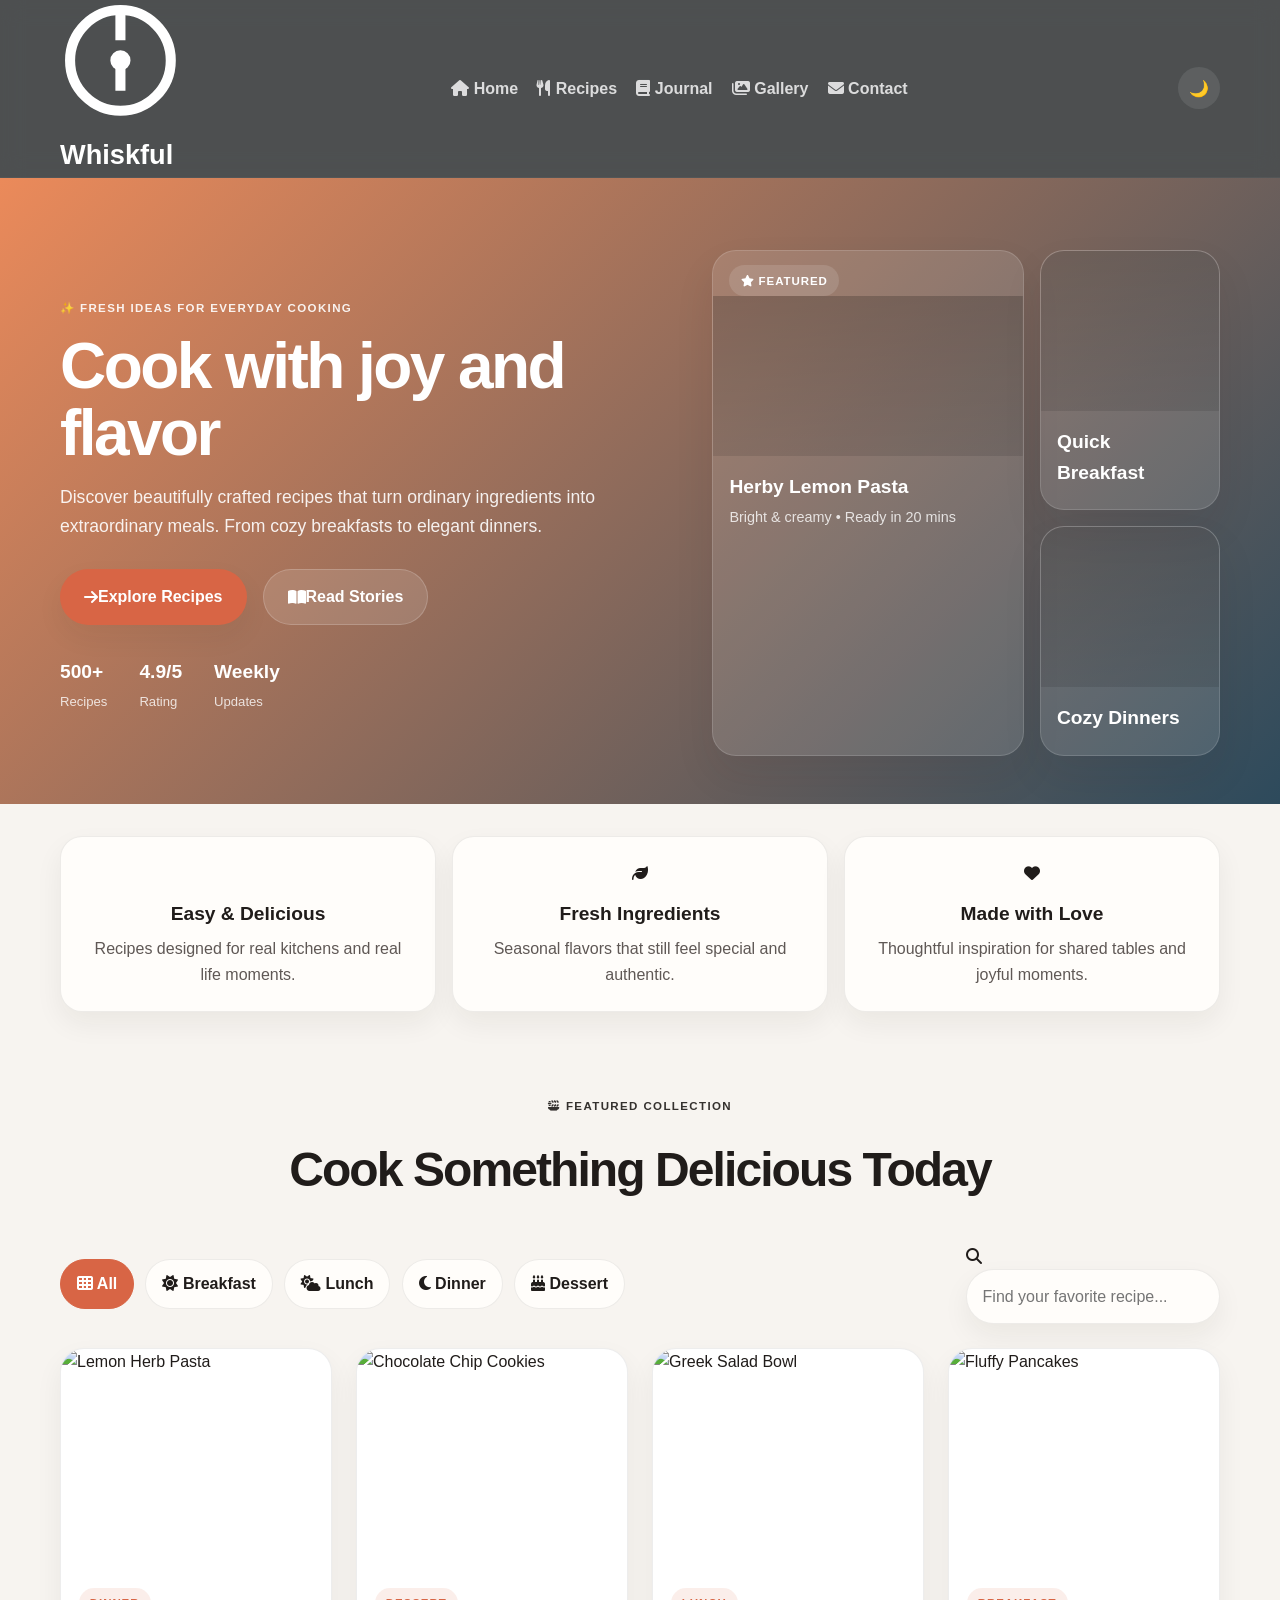
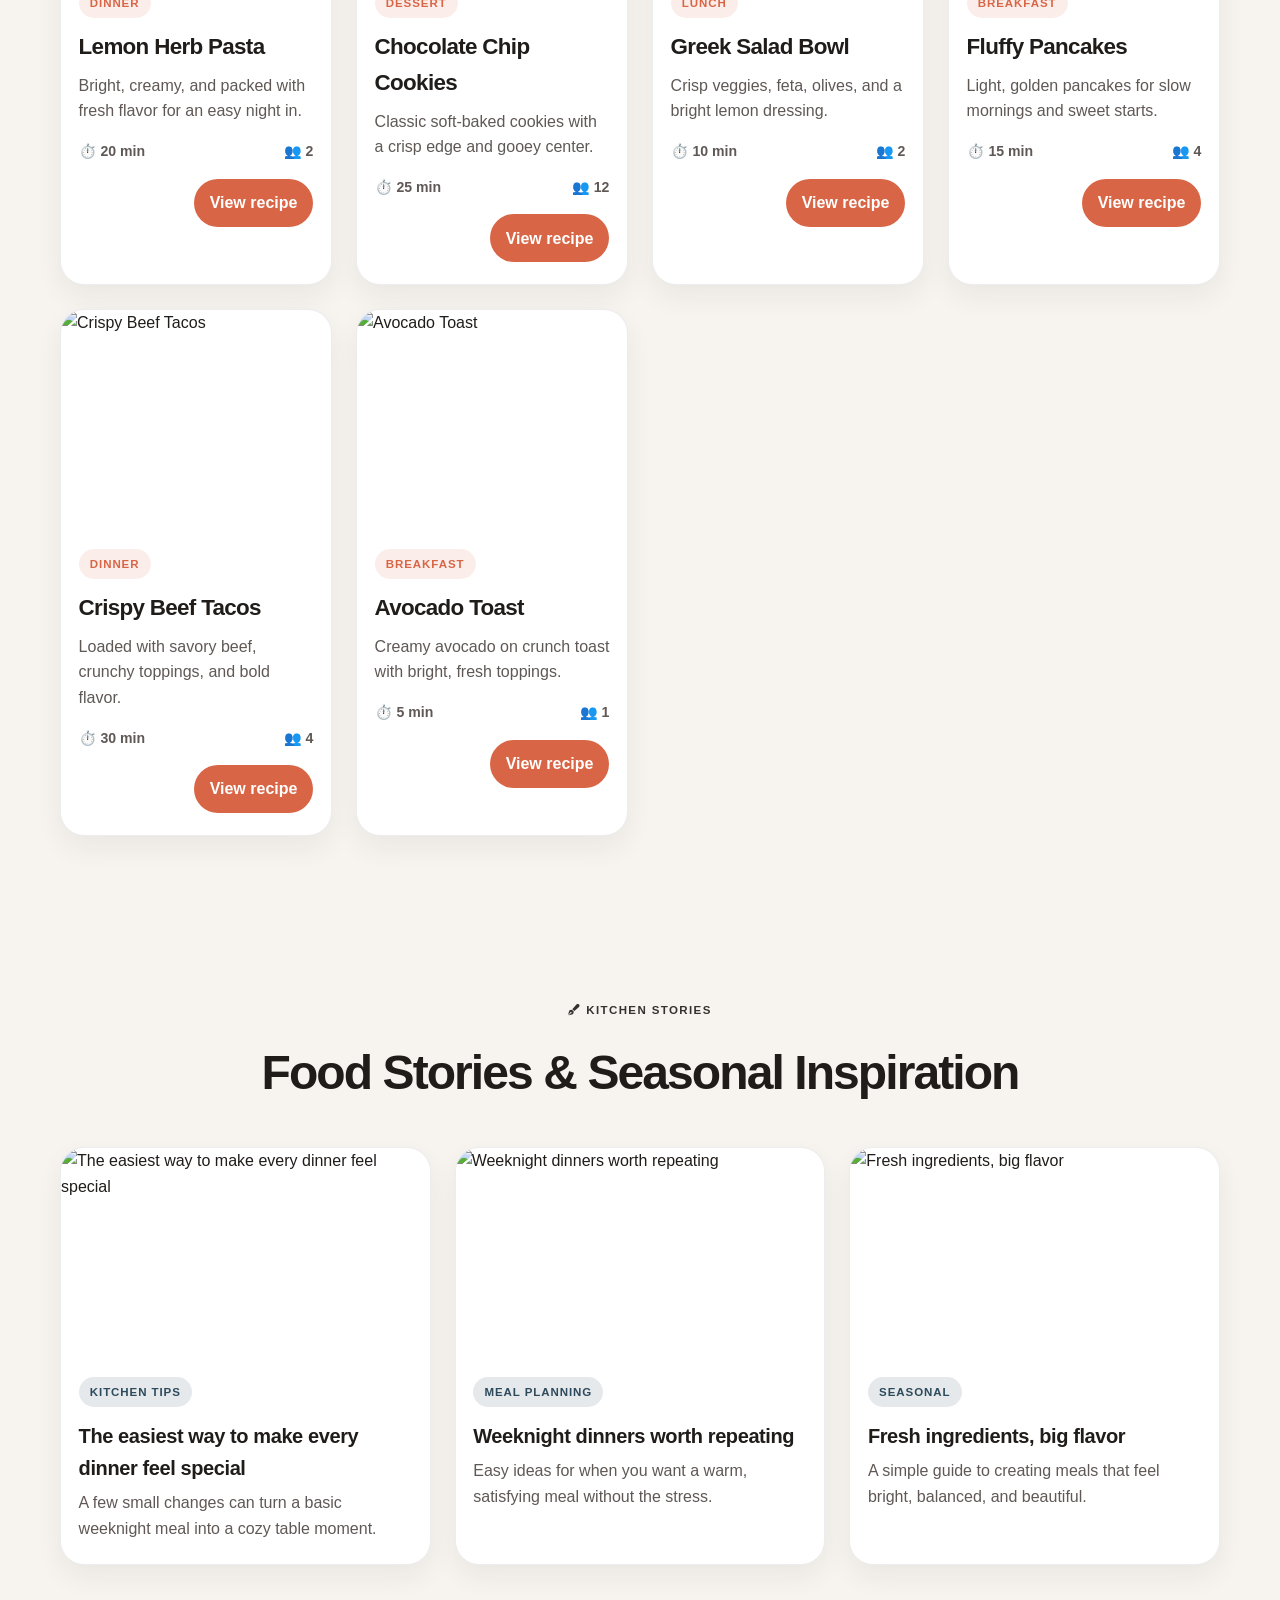
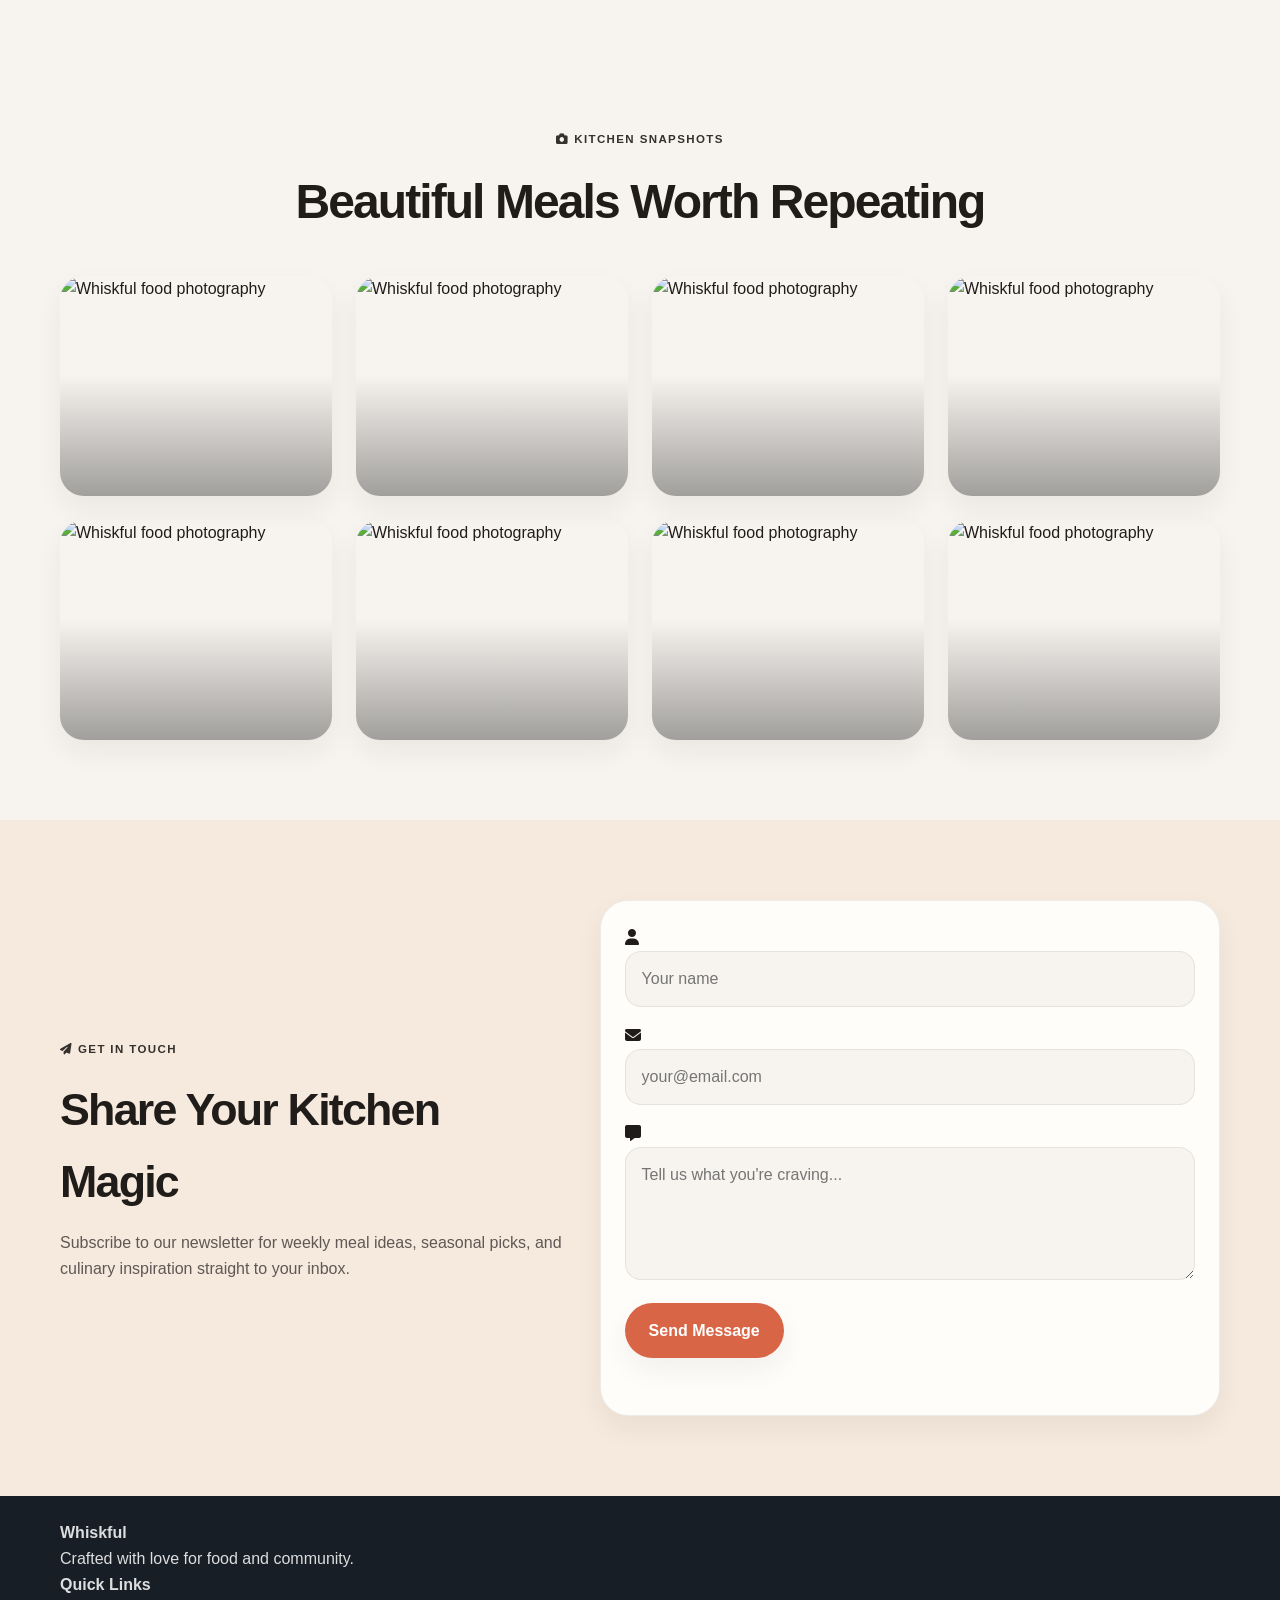
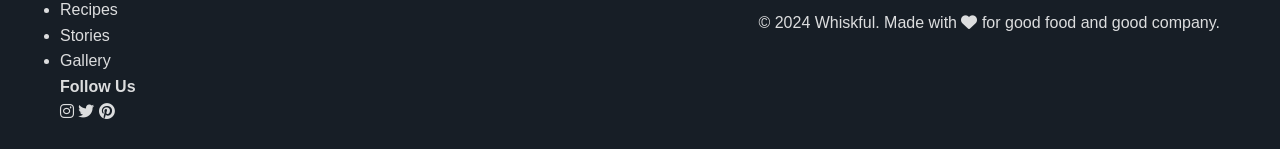
==== commit 2629959c: "Modernize UI with enhanced aesthetics, better icons, and improved user experience" ====
--- a/index.html
+++ b/index.html
@@ -7,21 +7,46 @@
     <meta name="description" content="Whiskful is a modern recipe website with comforting dishes, food stories, cooking inspiration, and seasonal favorites.">
     <link rel="preconnect" href="https://fonts.googleapis.com">
     <link rel="preconnect" href="https://fonts.gstatic.com" crossorigin>
-    <link href="https://fonts.googleapis.com/css2?family=Manrope:wght@400;500;700;800&display=swap" rel="stylesheet">
+    <link href="https://fonts.googleapis.com/css2?family=Plus+Jakarta+Sans:wght@400;500;600;700;800&family=Inter:wght@300;400;500;600;700&display=swap" rel="stylesheet">
+    <link rel="stylesheet" href="https://cdnjs.cloudflare.com/ajax/libs/font-awesome/6.4.0/css/all.min.css">
     <link rel="stylesheet" href="styles.css">
 </head>
 <body>
     <header class="header">
         <div class="container nav-wrap">
-            <a href="#home" class="brand">🥘 Whiskful</a>
+            <a href="#home" class="brand">
+                <svg class="brand-icon" viewBox="0 0 24 24" fill="none" stroke="currentColor" stroke-width="2">
+                    <circle cx="12" cy="12" r="1"></circle>
+                    <path d="M12 2v6m0 4v6"></path>
+                    <circle cx="12" cy="12" r="10"></circle>
+                </svg>
+                <span>Whiskful</span>
+            </a>
             <nav class="nav" aria-label="Main navigation">
-                <a href="#home">Home</a>
-                <a href="#recipes">Recipes</a>
-                <a href="#journal">Journal</a>
-                <a href="#gallery">Gallery</a>
-                <a href="#contact">Contact</a>
+                <a href="#home" class="nav-link">
+                    <i class="fas fa-home"></i>
+                    <span>Home</span>
+                </a>
+                <a href="#recipes" class="nav-link">
+                    <i class="fas fa-utensils"></i>
+                    <span>Recipes</span>
+                </a>
+                <a href="#journal" class="nav-link">
+                    <i class="fas fa-book"></i>
+                    <span>Journal</span>
+                </a>
+                <a href="#gallery" class="nav-link">
+                    <i class="fas fa-images"></i>
+                    <span>Gallery</span>
+                </a>
+                <a href="#contact" class="nav-link">
+                    <i class="fas fa-envelope"></i>
+                    <span>Contact</span>
+                </a>
             </nav>
-            <button id="themeToggle" class="theme-toggle" aria-label="Toggle theme">🌙</button>
+            <button id="themeToggle" class="theme-toggle" aria-label="Toggle theme">
+                <i class="fas fa-moon"></i>
+            </button>
         </div>
     </header>
 
@@ -29,40 +54,49 @@
         <section class="hero" id="home">
             <div class="container hero-inner">
                 <div class="hero-copy">
-                    <span class="eyebrow">Fresh ideas for everyday cooking</span>
-                    <h1>Make mealtime feel a little more magical.</h1>
-                    <p>From cozy breakfasts to weeknight dinners, discover recipes that are simple, joyful, and made to share.</p>
+                    <span class="eyebrow">✨ Fresh Ideas for Everyday Cooking</span>
+                    <h1>Cook with <span class="gradient-text">joy and flavor</span></h1>
+                    <p>Discover beautifully crafted recipes that turn ordinary ingredients into extraordinary meals. From cozy breakfasts to elegant dinners.</p>
                     <div class="hero-actions">
-                        <a class="button button-primary" href="#recipes">Explore recipes</a>
-                        <a class="button button-secondary" href="#journal">Read the journal</a>
+                        <a class="button button-primary" href="#recipes">
+                            <i class="fas fa-arrow-right"></i>
+                            Explore Recipes
+                        </a>
+                        <a class="button button-secondary" href="#journal">
+                            <i class="fas fa-book-open"></i>
+                            Read Stories
+                        </a>
                     </div>
                     <ul class="hero-stats">
-                        <li><strong>120+</strong><span>recipes</span></li>
-                        <li><strong>4.9/5</strong><span>community love</span></li>
-                        <li><strong>Weekly</strong><span>new ideas</span></li>
+                        <li><strong>500+</strong><span>Recipes</span></li>
+                        <li><strong>4.9/5</strong><span>Rating</span></li>
+                        <li><strong>Weekly</strong><span>Updates</span></li>
                     </ul>
                 </div>
 
                 <div class="hero-visual" aria-label="Featured dishes">
                     <div class="feature-card large">
-                        <span class="chip">Featured recipe</span>
+                        <span class="chip">
+                            <i class="fas fa-star"></i>
+                            Featured
+                        </span>
                         <div class="feature-image feature-one"></div>
                         <div class="feature-content">
                             <h3>Herby Lemon Pasta</h3>
-                            <p>Bright, creamy, and ready in under 20 minutes.</p>
+                            <p>Bright & creamy • Ready in 20 mins</p>
                         </div>
                     </div>
                     <div class="feature-stack">
                         <div class="feature-card small">
                             <div class="feature-image feature-two"></div>
                             <div class="feature-content">
-                                <h4>Quick breakfast</h4>
+                                <h4>Quick Breakfast</h4>
                             </div>
                         </div>
                         <div class="feature-card small">
                             <div class="feature-image feature-three"></div>
                             <div class="feature-content">
-                                <h4>Cozy dinners</h4>
+                                <h4>Cozy Dinners</h4>
                             </div>
                         </div>
                     </div>
@@ -73,19 +107,25 @@
         <section class="highlights">
             <div class="container highlight-grid">
                 <div class="highlight-item">
-                    <span>🍽️</span>
-                    <h3>Easy meals</h3>
-                    <p>Recipes designed for real life and busy kitchens.</p>
+                    <div class="highlight-icon">
+                        <i class="fas fa-flame"></i>
+                    </div>
+                    <h3>Easy & Delicious</h3>
+                    <p>Recipes designed for real kitchens and real life moments.</p>
                 </div>
                 <div class="highlight-item">
-                    <span>🌿</span>
-                    <h3>Fresh ingredients</h3>
-                    <p>Simple flavors that still feel special and seasonal.</p>
+                    <div class="highlight-icon">
+                        <i class="fas fa-leaf"></i>
+                    </div>
+                    <h3>Fresh Ingredients</h3>
+                    <p>Seasonal flavors that still feel special and authentic.</p>
                 </div>
                 <div class="highlight-item">
-                    <span>✨</span>
-                    <h3>Kitchen joy</h3>
-                    <p>Thoughtful inspiration for cozy nights and shared tables.</p>
+                    <div class="highlight-icon">
+                        <i class="fas fa-heart"></i>
+                    </div>
+                    <h3>Made with Love</h3>
+                    <p>Thoughtful inspiration for shared tables and joyful moments.</p>
                 </div>
             </div>
         </section>
@@ -93,19 +133,40 @@
         <section class="recipes" id="recipes">
             <div class="container">
                 <div class="section-heading">
-                    <span class="eyebrow dark">Featured recipes</span>
-                    <h2>Cook something delicious today</h2>
+                    <span class="eyebrow">
+                        <i class="fas fa-plate-wheat"></i>
+                        Featured Collection
+                    </span>
+                    <h2>Cook Something Delicious Today</h2>
                 </div>
 
                 <div class="toolbar">
                     <div class="filter-buttons" aria-label="Recipe filters">
-                        <button class="filter-btn active" data-filter="all">All</button>
-                        <button class="filter-btn" data-filter="breakfast">Breakfast</button>
-                        <button class="filter-btn" data-filter="lunch">Lunch</button>
-                        <button class="filter-btn" data-filter="dinner">Dinner</button>
-                        <button class="filter-btn" data-filter="dessert">Dessert</button>
-                    </div>
-                    <input type="text" id="searchInput" class="search-bar" placeholder="Search recipes..." aria-label="Search recipes">
+                        <button class="filter-btn active" data-filter="all">
+                            <i class="fas fa-th"></i>
+                            All
+                        </button>
+                        <button class="filter-btn" data-filter="breakfast">
+                            <i class="fas fa-sun"></i>
+                            Breakfast
+                        </button>
+                        <button class="filter-btn" data-filter="lunch">
+                            <i class="fas fa-cloud-sun"></i>
+                            Lunch
+                        </button>
+                        <button class="filter-btn" data-filter="dinner">
+                            <i class="fas fa-moon"></i>
+                            Dinner
+                        </button>
+                        <button class="filter-btn" data-filter="dessert">
+                            <i class="fas fa-cake-candles"></i>
+                            Dessert
+                        </button>
+                    </div>
+                    <div class="search-wrapper">
+                        <i class="fas fa-search"></i>
+                        <input type="text" id="searchInput" class="search-bar" placeholder="Find your favorite recipe..." aria-label="Search recipes">
+                    </div>
                 </div>
 
                 <div id="recipeGrid" class="recipe-grid" aria-live="polite"></div>
@@ -115,8 +176,11 @@
         <section class="journal" id="journal">
             <div class="container">
                 <div class="section-heading">
-                    <span class="eyebrow dark">The journal</span>
-                    <h2>Food stories and seasonal inspiration</h2>
+                    <span class="eyebrow">
+                        <i class="fas fa-pen-fancy"></i>
+                        Kitchen Stories
+                    </span>
+                    <h2>Food Stories & Seasonal Inspiration</h2>
                 </div>
                 <div id="blogGrid" class="blog-grid"></div>
             </div>
@@ -125,8 +189,11 @@
         <section class="gallery" id="gallery">
             <div class="container">
                 <div class="section-heading">
-                    <span class="eyebrow dark">Kitchen snapshots</span>
-                    <h2>Beautiful meals worth repeating</h2>
+                    <span class="eyebrow">
+                        <i class="fas fa-camera"></i>
+                        Kitchen Snapshots
+                    </span>
+                    <h2>Beautiful Meals Worth Repeating</h2>
                 </div>
                 <div id="galleryGrid" class="gallery-grid"></div>
             </div>
@@ -135,22 +202,37 @@
         <section class="contact" id="contact">
             <div class="container contact-wrap">
                 <div class="contact-copy">
-                    <span class="eyebrow dark">Stay in touch</span>
-                    <h2>Let’s share a little recipe magic.</h2>
-                    <p>Get weekly meal ideas, seasonal picks, and a few notes from the kitchen.</p>
+                    <span class="eyebrow">
+                        <i class="fas fa-paper-plane"></i>
+                        Get In Touch
+                    </span>
+                    <h2>Share Your Kitchen Magic</h2>
+                    <p>Subscribe to our newsletter for weekly meal ideas, seasonal picks, and culinary inspiration straight to your inbox.</p>
                 </div>
 
                 <form id="contactForm" class="contact-form">
                     <div class="input-row">
-                        <input type="text" name="name" placeholder="Your name" aria-label="Your name" required>
+                        <div class="input-wrapper">
+                            <i class="fas fa-user"></i>
+                            <input type="text" name="name" placeholder="Your name" aria-label="Your name" required>
+                        </div>
                     </div>
                     <div class="input-row">
-                        <input type="email" name="email" placeholder="Your email" aria-label="Your email" required>
+                        <div class="input-wrapper">
+                            <i class="fas fa-envelope"></i>
+                            <input type="email" name="email" placeholder="your@email.com" aria-label="Your email" required>
+                        </div>
                     </div>
                     <div class="input-row">
-                        <textarea name="message" rows="4" placeholder="Tell us what you’re craving..." aria-label="Message" required></textarea>
-                    </div>
-                    <button type="submit" class="button button-primary">Send message</button>
+                        <div class="input-wrapper textarea-wrapper">
+                            <i class="fas fa-message"></i>
+                            <textarea name="message" rows="4" placeholder="Tell us what you're craving..." aria-label="Message" required></textarea>
+                        </div>
+                    </div>
+                    <button type="submit" class="button button-primary">
+                        <i class="fas fa-send"></i>
+                        Send Message
+                    </button>
                     <p id="formMessage" class="form-message" aria-live="polite"></p>
                 </form>
             </div>
@@ -159,8 +241,31 @@
 
     <footer class="footer">
         <div class="container footer-wrap">
-            <p>&copy; 2024 Whiskful</p>
-            <p>Made with love for good food and good company.</p>
+            <div class="footer-content">
+                <div class="footer-section">
+                    <h4>Whiskful</h4>
+                    <p>Crafted with love for food and community.</p>
+                </div>
+                <div class="footer-section">
+                    <h4>Quick Links</h4>
+                    <ul>
+                        <li><a href="#recipes">Recipes</a></li>
+                        <li><a href="#journal">Stories</a></li>
+                        <li><a href="#gallery">Gallery</a></li>
+                    </ul>
+                </div>
+                <div class="footer-section">
+                    <h4>Follow Us</h4>
+                    <div class="social-links">
+                        <a href="#" aria-label="Instagram"><i class="fab fa-instagram"></i></a>
+                        <a href="#" aria-label="Twitter"><i class="fab fa-twitter"></i></a>
+                        <a href="#" aria-label="Pinterest"><i class="fab fa-pinterest"></i></a>
+                    </div>
+                </div>
+            </div>
+            <div class="footer-bottom">
+                <p>&copy; 2024 Whiskful. Made with <i class="fas fa-heart"></i> for good food and good company.</p>
+            </div>
         </div>
     </footer>
 
